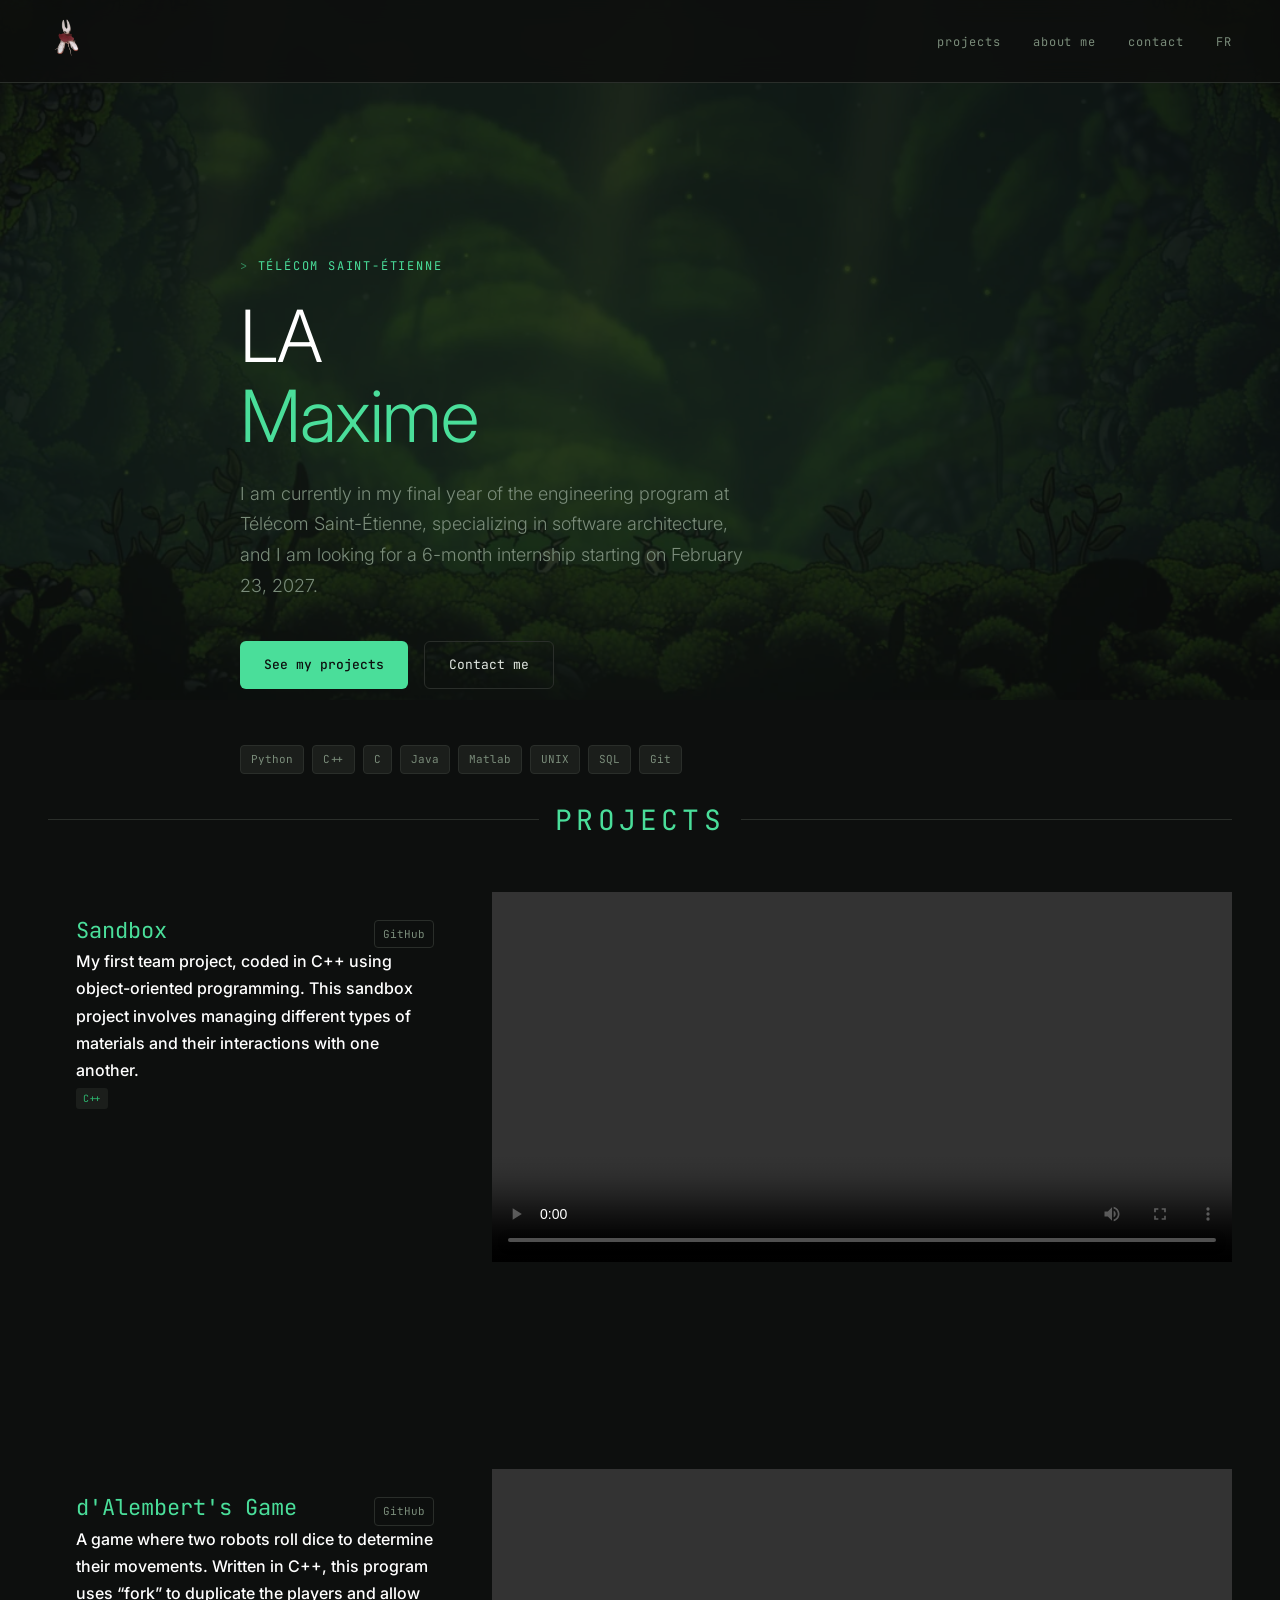
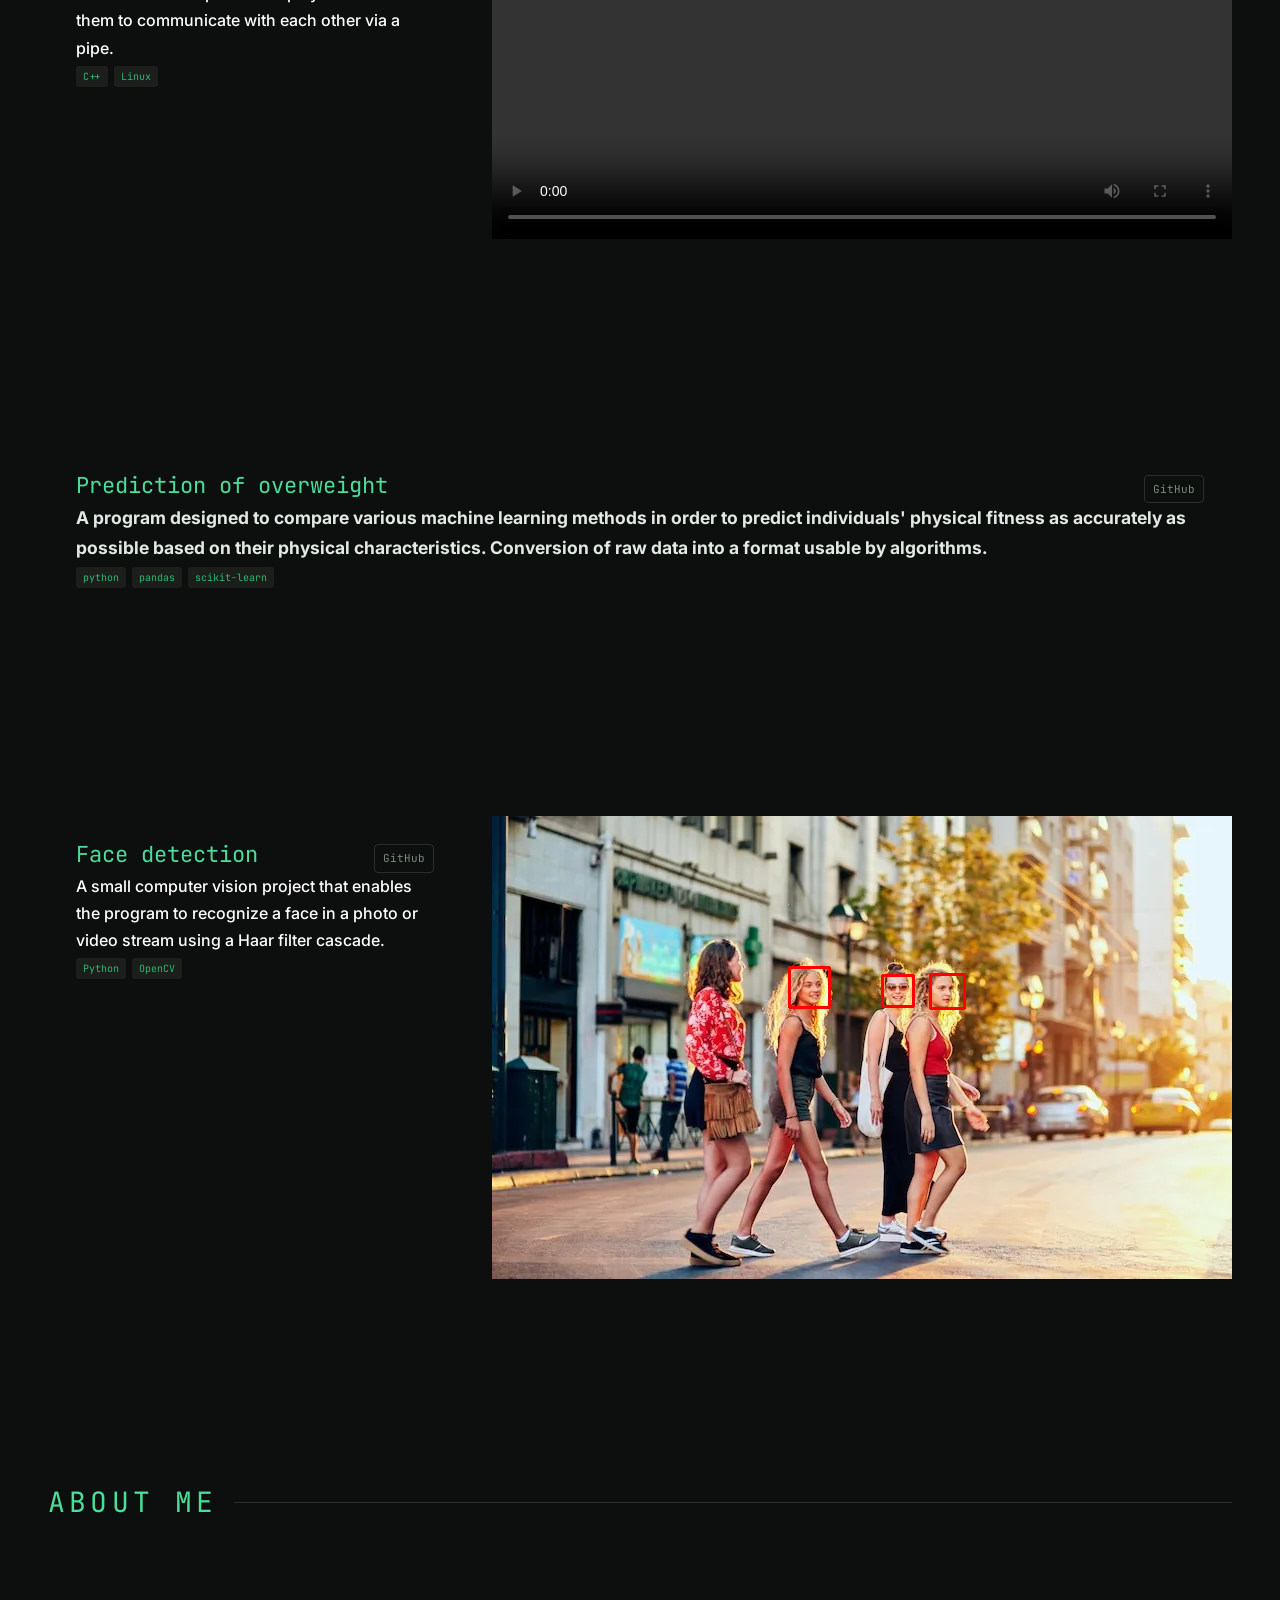
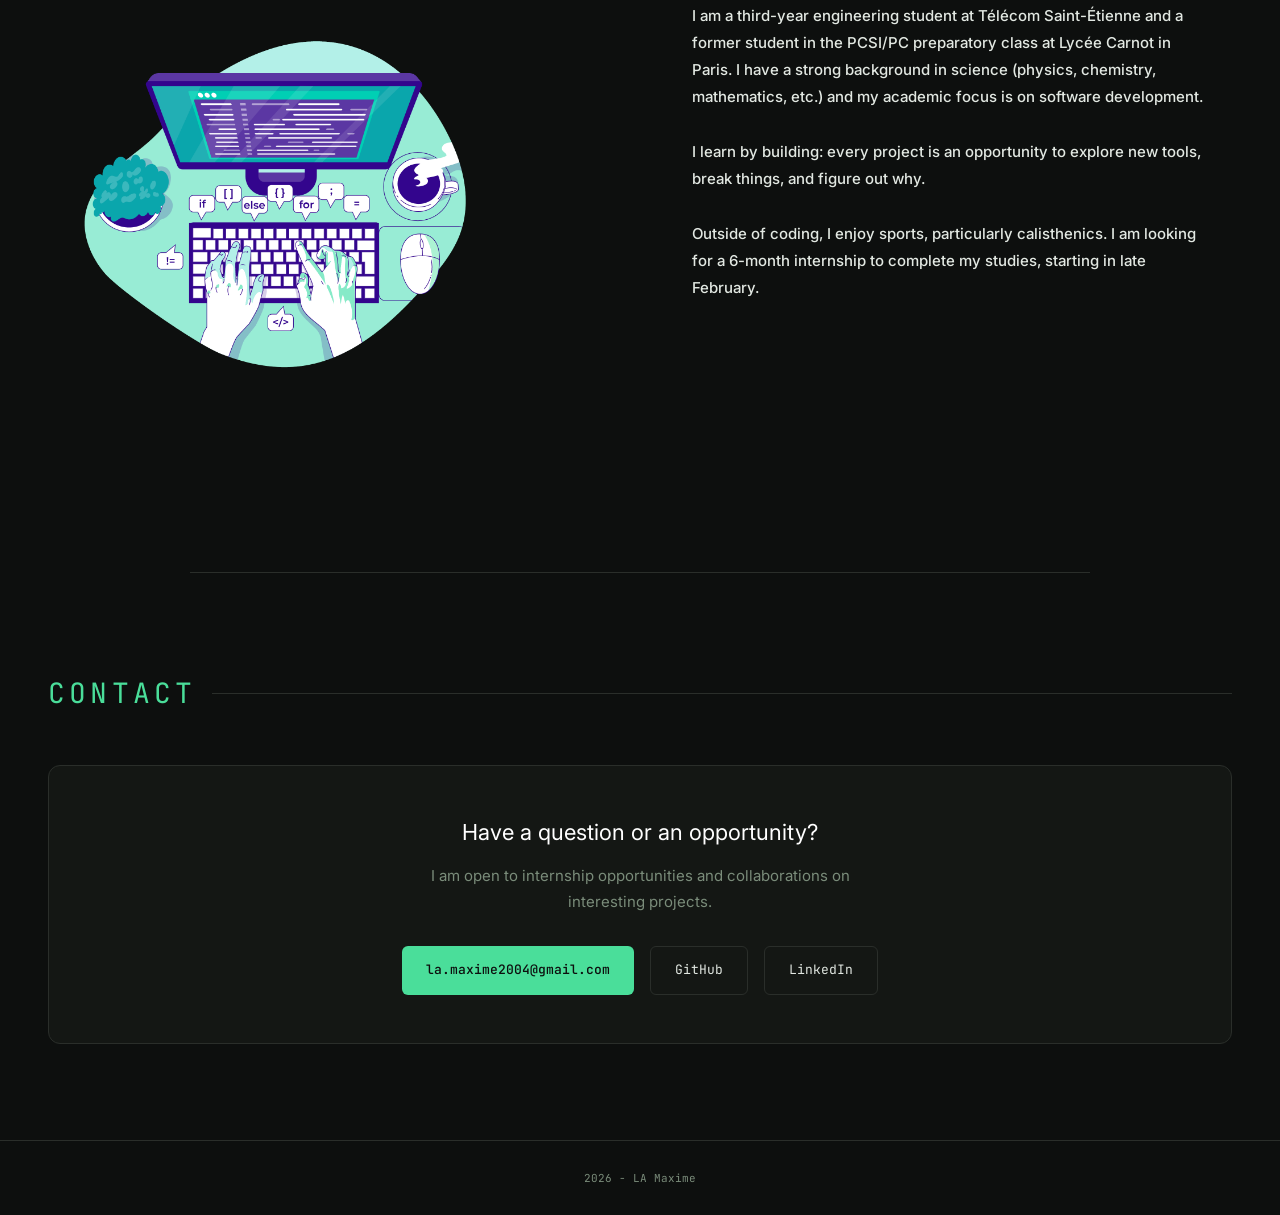
==== ePortfolioEN.html @ 168c60fa "Add files via upload" ====
<!DOCTYPE html>
<html lang="en">
<head>
  <meta charset="UTF-8">
  <meta name="viewport" content="width=device-width, initial-scale=1.0">
  <title>La Maxime — Ingénieur en architecture logicielle</title>
  <link rel="icon" type="image/x-icon" href="img/HK_logo.ico">
  <link rel="preconnect" href="https://fonts.googleapis.com">
  <link href="https://fonts.googleapis.com/css2?family=Inter:wght@300;400;500&family=JetBrains+Mono:wght@400;500&display=swap" rel="stylesheet">
  <link rel="stylesheet" href="styles/styles.css">
</head>
<body>

  <nav>
        <span class="nav-logo"><img src="img/shaw.png" alt ="logo"></span>
        <ul class="nav-links">
      <li><a href="#projets">projects</a></li>
      <li><a href="#apropos">about me</a></li>
      <li><a href="#contact">contact</a></li>
      <li><a href="ePortfolioFR.html">FR</a></li>
    </ul>
  </nav>

  <main>
    <div class="slider"> 
        <img src="img/slider.png" alt="background">
        <div class="hero">
        <div class="hero-inner">
            <p class="hero-eyebrow">télécom saint-étienne</p>
            <h1>LA<br><span>Maxime</span></h1>
            <p class="hero-sub">
                I am currently in my final year of the engineering program at Télécom Saint-Étienne, specializing in software architecture,
                and I am looking for a 6-month internship starting on February 23, 2027.
            </p>
            <div class="hero-actions">
            <a href="#projets" class="btn btn-primary">See my projects</a>
            <a href="#contact" class="btn btn-secondary">Contact me</a>
            </div>
            <div class="hero-stack">
            <div class="tags">
                <span class="tag">Python</span>
                <span class="tag">C++</span>
                <span class="tag">C</span>
                <span class="tag">Java</span>
                <span class="tag">Matlab</span>
                <span class="tag">UNIX</span>
                <span class="tag">SQL</span>
                <span class="tag">Git</span>
            </div>
            </div>
        </div>
        </div>
    </div>

    <section id="projets">
      <div class="section-header">
        <div class="section-line"></div>
        <span class="section-label">projects</span>
        <div class="section-line"></div>
      </div>
      <div class="projects-grid">

        <div class="project-card">
            <div class="project-card-content">
              <div class="project-top">
                <span class="project-icon">Sandbox</span>
                <div class="project-links">
                  <a href="https://github.com/petitcaillou15/Sandbox" target="_blank">GitHub</a>
                </div>
              </div>
              <h3>My first team project, coded in C++ using object-oriented programming. This sandbox project involves managing different types of materials and their interactions with one another.</h3>
              <div class="project-tech">
                  <span>C++</span>
              </div>
            </div>
        </div>
          
        <div class="poject-card">
            <video controls width=100%>
                <source src="video/sandbox.mp4" type="video/mp4"/>
            </video>
        </div>

        <div class="project-card">
            <div class="project-card-content">
              <div class="project-top">
                <span class="project-icon">d'Alembert's Game</span>
                <div class="project-links">
                  <a href="https://github.com/petitcaillou15/Jeu-de-d-Alembert-" target="_blank">GitHub</a>
                </div>
              </div>
              <h3>A game where two robots roll dice to determine their movements. Written in C++, this program uses “fork” to duplicate the players and allow them to communicate with each other via a pipe.</h3>
              <div class="project-tech">
                  <span>C++</span><span>Linux</span>
              </div>
            </div>
        </div>

        <div class="poject-card">
            <video controls width=100%>
                <source src="video/dalembert.mp4" type="video/mp4"/>
            </video>
        </div>

        <div class="project-card-no-image">
            <div class="project-card-content">
              <div class="project-top">
                <span class="project-icon">Prediction of overweight</span>
                <div class="project-links">
                  <a href="https://github.com/petitcaillou15/Detection-de-personne-en-sur-poids" target="_blank">GitHub</a>
                </div>
              </div>
              <h3>A program designed to compare various machine learning methods in order to predict individuals' physical fitness as accurately as possible based on their physical characteristics. Conversion of raw data into a format usable by algorithms.</h3>
              <div class="project-tech">
                  <span>python</span><span>pandas</span><span>scikit-learn</span>
              </div>
            </div>
        </div>

        <div class="project-card">
            <div class="project-card-content">
              <div class="project-top">
                <span class="project-icon">Face detection</span>
                <div class="project-links">
                  <a href="https://github.com/petitcaillou15/Detection-de-visage" target="_blank">GitHub</a>
                </div>
              </div>
              <h3>A small computer vision project that enables the program to recognize a face in a photo or video stream using a Haar filter cascade.</h3>
              <div class="project-tech">
                  <span>Python</span><span>OpenCV</span>
              </div>
            </div>
        </div>

        <div class="poject-card">
          <img src="img/detect_visage.png" alt="visage">
        </div>

      </div>
    </section>

    <section id="apropos">
      <div class="section-header">
        <span class="section-label">about me</span>
        <div class="section-line"></div>
      </div>
      <div class="about-grid">
        <div class="about-img">
          <img src="img/img_a_propos.png" alt="anbout_img">
        </div>
        <div class="about-text">
          <p>
            <strong>I am a third-year engineering student at Télécom Saint-Étienne 
                and a former student in the PCSI/PC preparatory class at Lycée Carnot in Paris. 
                I have a strong background in science (physics, chemistry, mathematics, etc.) 
                and my academic focus is on software development.</strong>
          </p>
          <p>
            <strong>I learn by building: every project is an opportunity to explore new tools, break things, and figure out why.</strong>
          </p>
          <p>
            <strong>Outside of coding, I enjoy sports, particularly calisthenics. I am looking for a 6-month internship to complete my studies, starting in late February.</strong>
          </p>
        </div>
        
        <div class="img_a_propos">




        </div>
      </div>
    </section>

    <div class="divider"></div>

    <section id="contact">
      <div class="section-header">
        <span class="section-label">contact</span>
        <div class="section-line"></div>
      </div>
      <div class="contact-inner">
        <h3 style="font-size:22px;font-weight:400;color:#fff">Have a question or an opportunity?</h3>
        <p>I am open to internship opportunities and collaborations on interesting projects.</p>
        <div class="contact-links">
          <a href="mailto:la.maxime2004@gmail.com" class="btn btn-primary">la.maxime2004@gmail.com</a>
          <a href="https://github.com/petitcaillou15" target="_blank" class="btn btn-secondary">GitHub</a>
          <a href="https://www.linkedin.com/in/maxime-la-5ab038327/" target="_blank" class="btn btn-secondary">LinkedIn</a>
        </div>
      </div>
    </section>
  </main>

  <footer>
    <span>2026 - LA Maxime</span>
  </footer>

</body>
</html>
---- styles/styles.css ----
*,
*::before,
*::after {
    box-sizing: border-box;
    margin: 0;
    padding: 0;
}

:root {
    --bg: #0d0f0e;
    --bg2: #141714;
    --bg3: #1b1e1b;
    --border: #2a2e2a;
    --accent: #4ade9a;
    --accent2: #2db870;
    --text: #e2e8e2;
    --muted: #7a8c7a;
    --mono: 'JetBrains Mono', monospace;
    --sans: 'Inter', sans-serif;
}

html {
    scroll-behavior: smooth;
}

body {
    background: var(--bg);
    color: var(--text);
    font-family: var(--sans);
    font-size: 15px;
    line-height: 1.7;
    -webkit-font-smoothing: antialiased;
}

a {
    color: var(--accent);
    text-decoration: none;
}

a:hover {
    text-decoration: underline;
}

nav {
    position: fixed;
    top: 0;
    left: 0;
    right: 0;
    z-index: 100;
    display: flex;
    justify-content: space-between;
    align-items: center;
    padding: 18px 48px;
    background: rgba(13, 15, 14, 0.85);
    backdrop-filter: blur(12px);
    border-bottom: 1px solid var(--border);
}

.nav-logo img {
    width: 15%;
    height: auto;
}

.nav-links {
    display: flex;
    gap: 32px;
    list-style: none;
}

.nav-links a {
    font-family: var(--mono);
    font-size: 12px;
    color: var(--muted);
    letter-spacing: 0.08em;
    transition: color .2s;
}

.nav-links a:hover {
    color: var(--accent);
    text-decoration: none;
}

.slider{
    width: 100%;
    height: 700px;
}

.slider img{
    width: 100%;
    height: 700px;
    object-fit: cover;
    opacity: 20%;
    position: relative;
}

.hero {
    min-height: 100vh;
    display: flex;
    align-items: center;
    padding: 120px 48px 80px;
    max-width: 900px;
    margin: 0 auto;
    position: absolute;
    top: 5%;
    left: 15%;
}

.hero-inner {
    width: 100%;
}

.hero-eyebrow {
    font-family: var(--mono);
    font-size: 12px;
    color: var(--accent);
    letter-spacing: 0.15em;
    text-transform: uppercase;
    margin-bottom: 20px;
}

.hero-eyebrow::before {
    content: '> ';
    opacity: .5;
}

.hero h1 {
    font-size: clamp(40px, 7vw, 72px);
    font-weight: 300;
    line-height: 1.1;
    letter-spacing: -0.02em;
    color: #fff;
    margin-bottom: 8px;
}

.hero h1 span {
    color: var(--accent);
}

.cursor {
    display: inline-block;
    width: 3px;
    height: 0.85em;
    background: var(--accent);
    margin-left: 4px;
    vertical-align: middle;
    animation: blink 1s step-end infinite;
}

@keyframes blink {

    0%,
    100% {
        opacity: 1
    }

    50% {
        opacity: 0
    }
}

.hero-sub {
    font-size: 18px;
    color: var(--muted);
    font-weight: 300;
    margin: 24px 0 40px;
    max-width: 520px;
}

.hero-sub strong {
    color: var(--text);
    font-weight: 400;
}

.hero-actions {
    display: flex;
    gap: 16px;
    flex-wrap: wrap;
}

.btn {
    display: inline-flex;
    align-items: center;
    gap: 8px;
    padding: 12px 24px;
    font-family: var(--mono);
    font-size: 13px;
    border-radius: 6px;
    transition: all .2s;
    cursor: pointer;
    border: none;
}

.btn-primary {
    background: var(--accent);
    color: var(--bg);
    font-weight: 500;
}

.btn-primary:hover {
    background: var(--accent2);
    text-decoration: none;
    color: var(--bg);
}

.btn-secondary {
    background: transparent;
    color: var(--text);
    border: 1px solid var(--border);
}

.btn-secondary:hover {
    border-color: var(--accent);
    color: var(--accent);
    text-decoration: none;
}

.hero-stack {
    margin-top: 56px;
    display: flex;
    align-items: center;
    gap: 20px;
    flex-wrap: wrap;
}

.stack-label {
    font-family: var(--mono);
    font-size: 11px;
    color: var(--muted);
    letter-spacing: 0.1em;
}

.tags {
    display: flex;
    gap: 8px;
    flex-wrap: wrap;
}

.tag {
    font-family: var(--mono);
    font-size: 11px;
    padding: 4px 10px;
    border-radius: 4px;
    background: var(--bg3);
    color: var(--muted);
    border: 1px solid var(--border);
}


section {
    padding: 96px 48px;
    max-width: 100%;
    margin: 0 auto;
}

.section-header {
    display: flex;
    align-items: center;
    gap: 16px;
    margin-bottom: 48px;
}

.section-label {
    font-family: var(--mono);
    font-size: 28px;
    color: var(--accent);
    letter-spacing: 0.15em;
    text-transform: uppercase;
}

.section-line {
    flex: 1;
    height: 1px;
    background: var(--border);
}

h2 {
    font-size: 28px;
    font-weight: 400;
    color: #fff;
    letter-spacing: -0.01em;
    margin-right: auto;
}


.projects-grid {
    display: grid;
    grid-template-columns: 1fr 1fr;
    column-gap: 30px; 
    row-gap: 200px;
}

.project-card {
    padding: 28px;
    display: flex;
    flex-direction: column;
    gap: 12px;
}

.project-card-no-image{
    padding: 28px;
    grid-column: 1/3;
    display: flex;
    flex-direction: column;
    gap: 12px;
}

.project-card-content{
    vertical-align: middle;
}

.project-top {
    display: flex;
    justify-content: space-between;
    align-items: flex-start;
}

.project-icon {
    font-size: 22px;
    font-family: var(--mono);
    color: var(--accent);
    line-height: 1;
}

.project-links {
    display: flex;
    gap: 10px;
}

.project-links a {
    font-family: var(--mono);
    font-size: 11px;
    color: var(--muted);
    padding: 4px 8px;
    border: 1px solid var(--border);
    border-radius: 4px;
    transition: all .2s;
}

.project-links a:hover {
    color: var(--accent);
    border-color: var(--accent);
    text-decoration: none;
}

.project-card h3 {
    font-size: 16px;
    font-weight: 500;
    color: #fff;
}

.project-card p {
    font-size: 13px;
    color: var(--muted);
    line-height: 1.6;
    flex: 1;
}

.project-tech {
    display: flex;
    gap: 6px;
    flex-wrap: wrap;
    margin-top: 4px;
}

.project-tech span {
    font-family: var(--mono);
    font-size: 10px;
    padding: 2px 7px;
    background: var(--bg3);
    color: var(--accent2);
    border-radius: 3px;
}


.about-grid {
    display: grid;
    grid-template-columns: 1fr 1fr;
    gap: 48px;
}

.about-img img{
    width: 80%;
    height: auto;
    padding: 28px;
    display: flex;
    flex-direction: column;
    gap: 12px;
}

.about-text {
    color: var(--muted);
    line-height: 1.8;
    padding: 28px;
    display: flex;
    flex-direction: column;
    gap: 12px;
}

.about-text p+p {
    margin-top: 16px;
}

.about-text strong {
    color: var(--text);
    font-weight: 500;
}

.skills-groups {
    display: flex;
    flex-direction: column;
    gap: 24px;
}

.skill-group h4 {
    font-family: var(--mono);
    font-size: 11px;
    color: var(--accent);
    letter-spacing: 0.1em;
    text-transform: uppercase;
    margin-bottom: 10px;
}

.skill-pills {
    display: flex;
    flex-wrap: wrap;
    gap: 8px;
}

.skill-pill {
    font-family: var(--mono);
    font-size: 12px;
    padding: 5px 12px;
    border-radius: 5px;
    background: var(--bg3);
    border: 1px solid var(--border);
    color: var(--text);
}


.contact-inner {
    background: var(--bg2);
    border: 1px solid var(--border);
    border-radius: 12px;
    padding: 48px;
    text-align: center;
}

.contact-inner p {
    color: var(--muted);
    max-width: 420px;
    margin: 12px auto 32px;
}

.contact-links {
    display: flex;
    justify-content: center;
    gap: 16px;
    flex-wrap: wrap;
}


footer {
    border-top: 1px solid var(--border);
    padding: 28px 48px;
    text-align: center;
    font-family: var(--mono);
    font-size: 11px;
    color: var(--muted);
}


.divider {
    max-width: 900px;
    margin: 0 auto;
    height: 1px;
    background: var(--border);
}

@media (max-width: 768px) {

    nav {
        padding: 12px 24px;
        flex-wrap: wrap;
        gap: 10px;
    }

    .nav-logo img {
        width: 40px;
    }

    .nav-links {
        gap: 16px;
    }

    .slider,
    .slider img {
        height: auto;
        min-height: 100vh;
    }

    .slider img{
        object-fit: cover;
        position: relative;
    }

    .hero {
        position: static;
        padding: 100px 24px 60px;
        max-width: 100%;
        position: absolute;
        top: 5%;
        left: 15%;
        margin-left: -30px;
        margin-right: 10px;
    }

    .hero h1 {
        font-size: 36px;
    }

    .hero-sub {
        font-size: 14px;
    }

    section {
        padding: 60px 24px;
    }

    .projects-grid {
        grid-template-columns: 1fr;
        row-gap: 24px;
    }

    .project-card-no-image {
        grid-column: 1 / 2;
    }

    .poject-card {
        width: 100%;
    }

    .poject-card video,
    .poject-card img {
        width: 100%;
        height: auto;
    }

    .about-grid {
        grid-template-columns: 1fr;
    }

    .about-img img {
        width: 100%;
        padding: 0 0 16px 0;
    }

    .about-text {
        padding: 0;
    }

    .contact-inner {
        padding: 32px 20px;
    }

    .contact-links {
        flex-direction: column;
        align-items: center;
    }

    .contact-links .btn {
        width: 100%;
        justify-content: center;
        text-align: center;
    }

    footer {
        padding: 20px 24px;
    }
}

@media (prefers-reduced-motion: reduce) {

    .project-card {
        transition: none;
    }
}
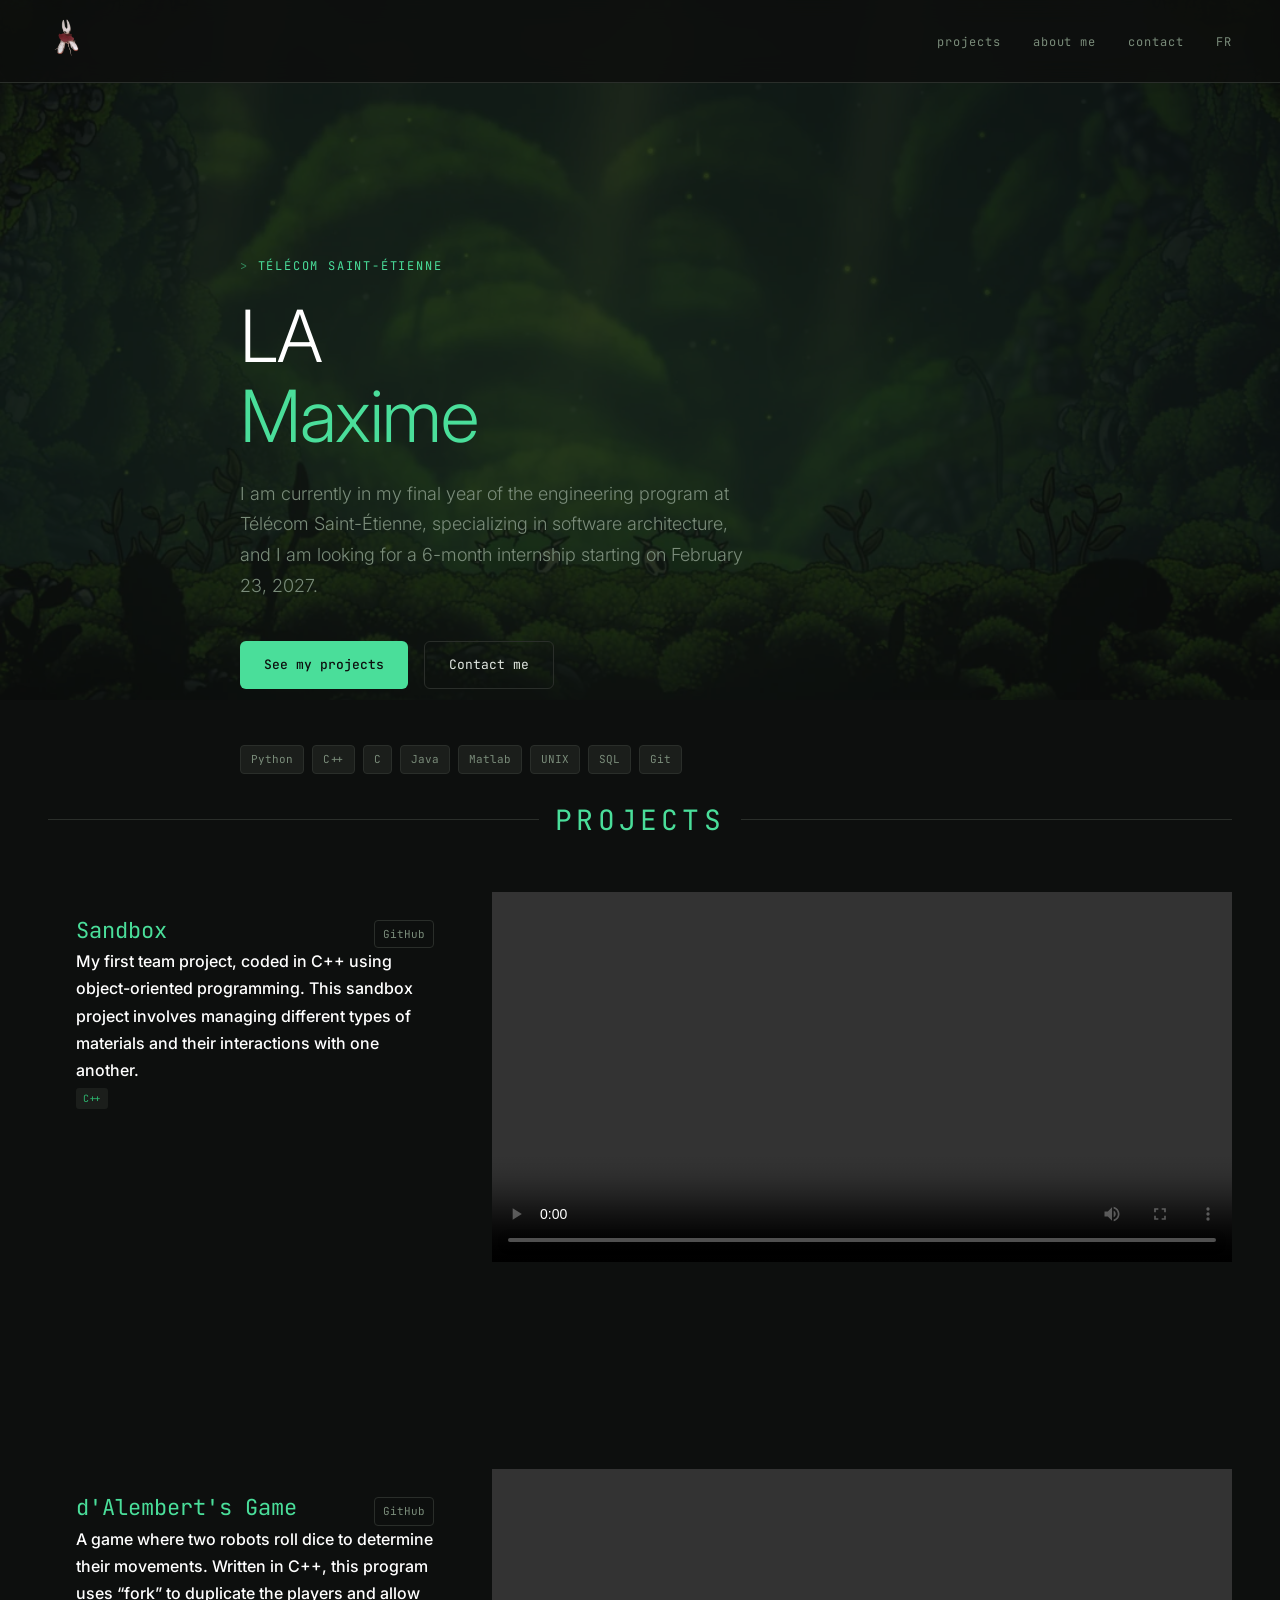
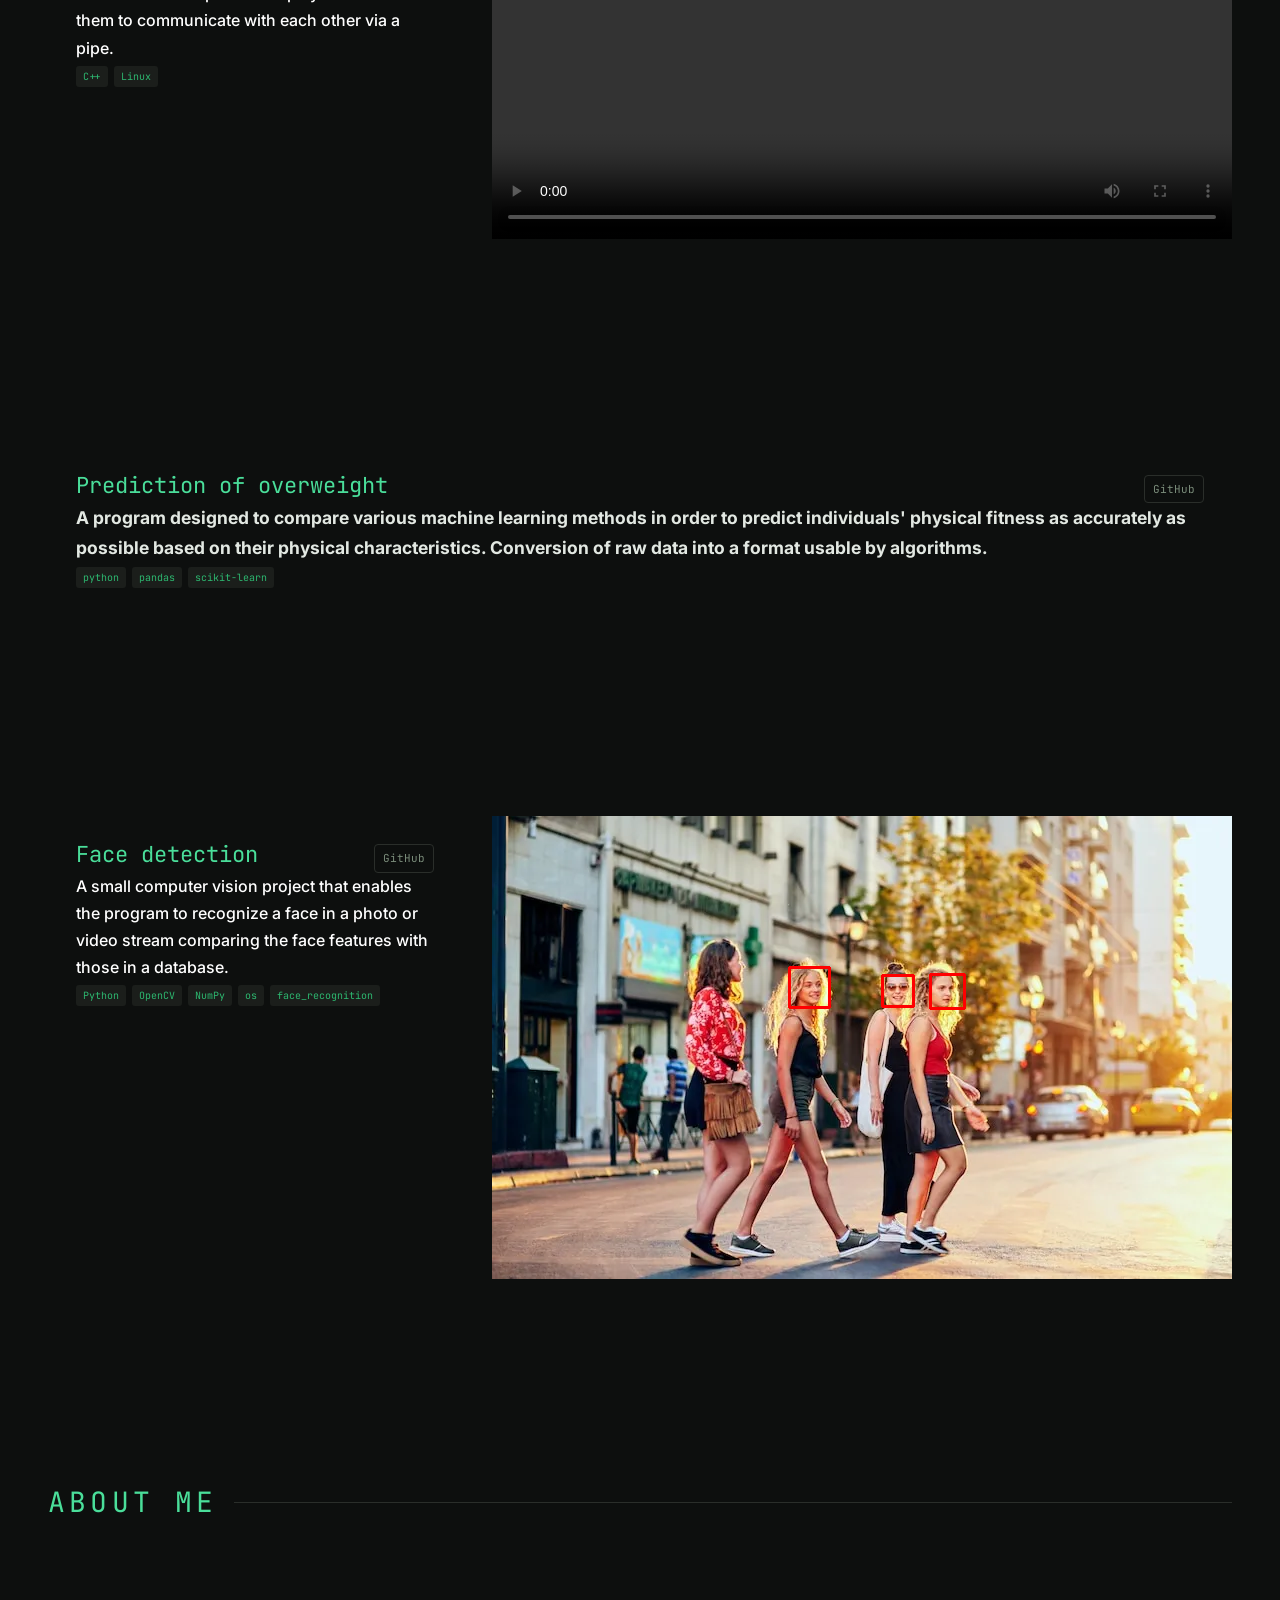
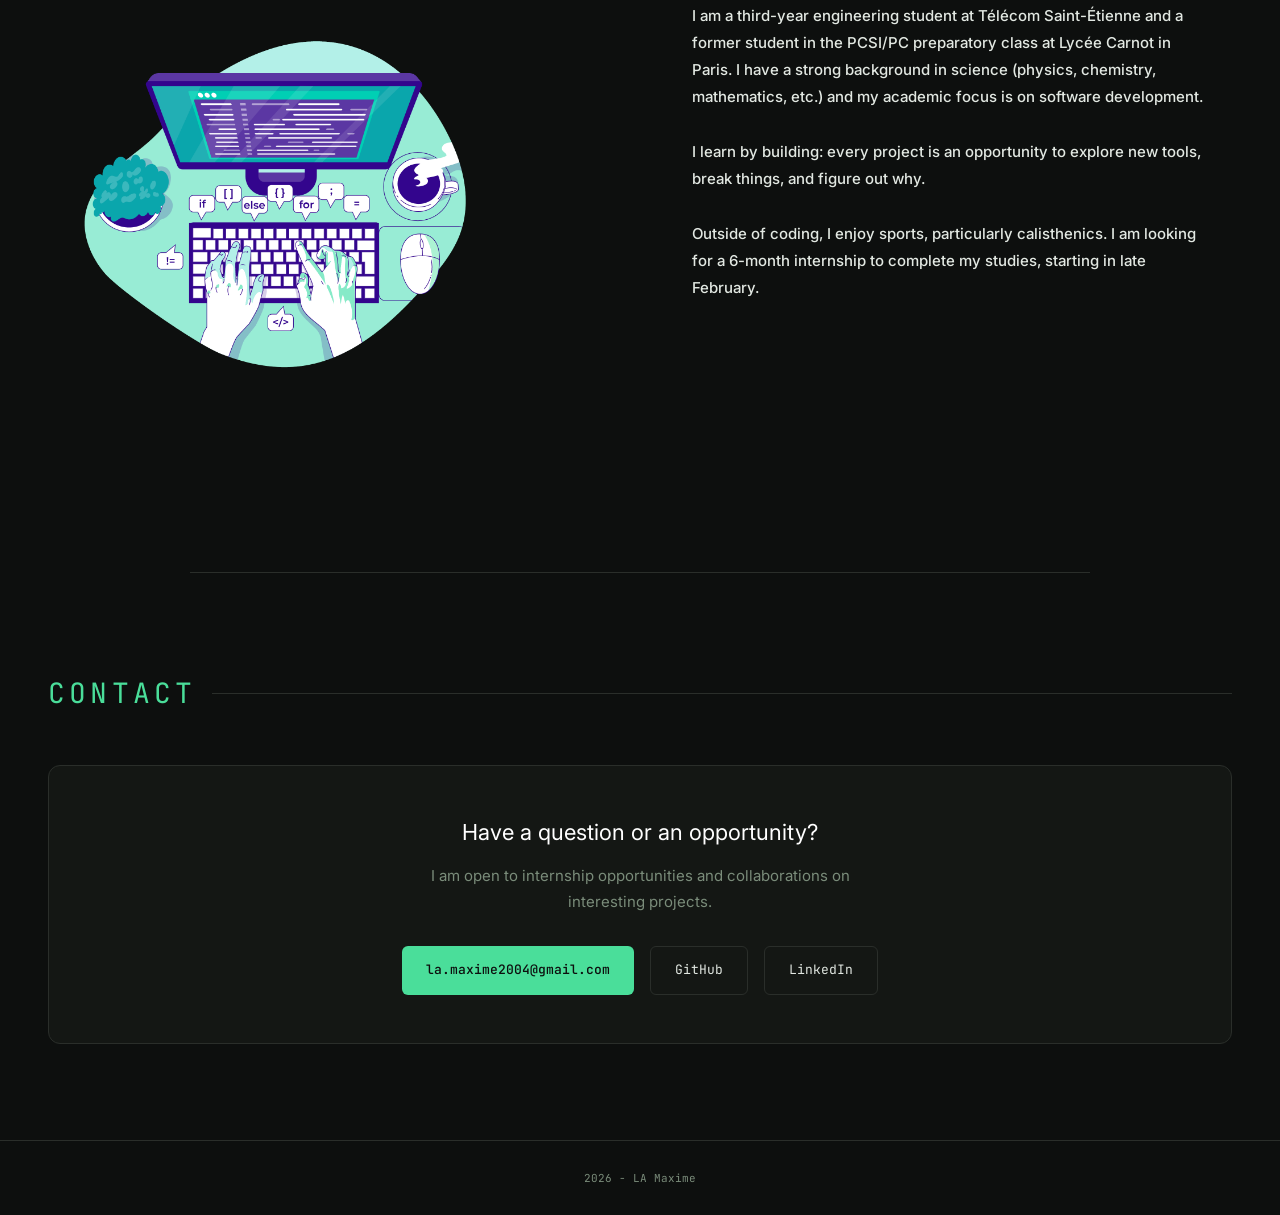
==== commit f1afca7d: "Update project description and technologies used in ePortfolioEN.html and index.html" ====
--- a/ePortfolioEN.html
+++ b/ePortfolioEN.html
@@ -3,7 +3,7 @@
 <head>
   <meta charset="UTF-8">
   <meta name="viewport" content="width=device-width, initial-scale=1.0">
-  <title>La Maxime — Ingénieur en architecture logicielle</title>
+  <title>La Maxime — Etudiant ingénieur en architecture logicielle</title>
   <link rel="icon" type="image/x-icon" href="img/HK_logo.ico">
   <link rel="preconnect" href="https://fonts.googleapis.com">
   <link href="https://fonts.googleapis.com/css2?family=Inter:wght@300;400;500&family=JetBrains+Mono:wght@400;500&display=swap" rel="stylesheet">
@@ -17,7 +17,7 @@
       <li><a href="#projets">projects</a></li>
       <li><a href="#apropos">about me</a></li>
       <li><a href="#contact">contact</a></li>
-      <li><a href="ePortfolioFR.html">FR</a></li>
+      <li><a href="index.html">FR</a></li>
     </ul>
   </nav>
 
@@ -125,9 +125,9 @@
                   <a href="https://github.com/petitcaillou15/Detection-de-visage" target="_blank">GitHub</a>
                 </div>
               </div>
-              <h3>A small computer vision project that enables the program to recognize a face in a photo or video stream using a Haar filter cascade.</h3>
+              <h3>A small computer vision project that enables the program to recognize a face in a photo or video stream comparing the face features with those in a database.</h3>
               <div class="project-tech">
-                  <span>Python</span><span>OpenCV</span>
+                  <span>Python</span><span>OpenCV</span><span>NumPy</span><span>os</span><span>face_recognition</span>
               </div>
             </div>
         </div>
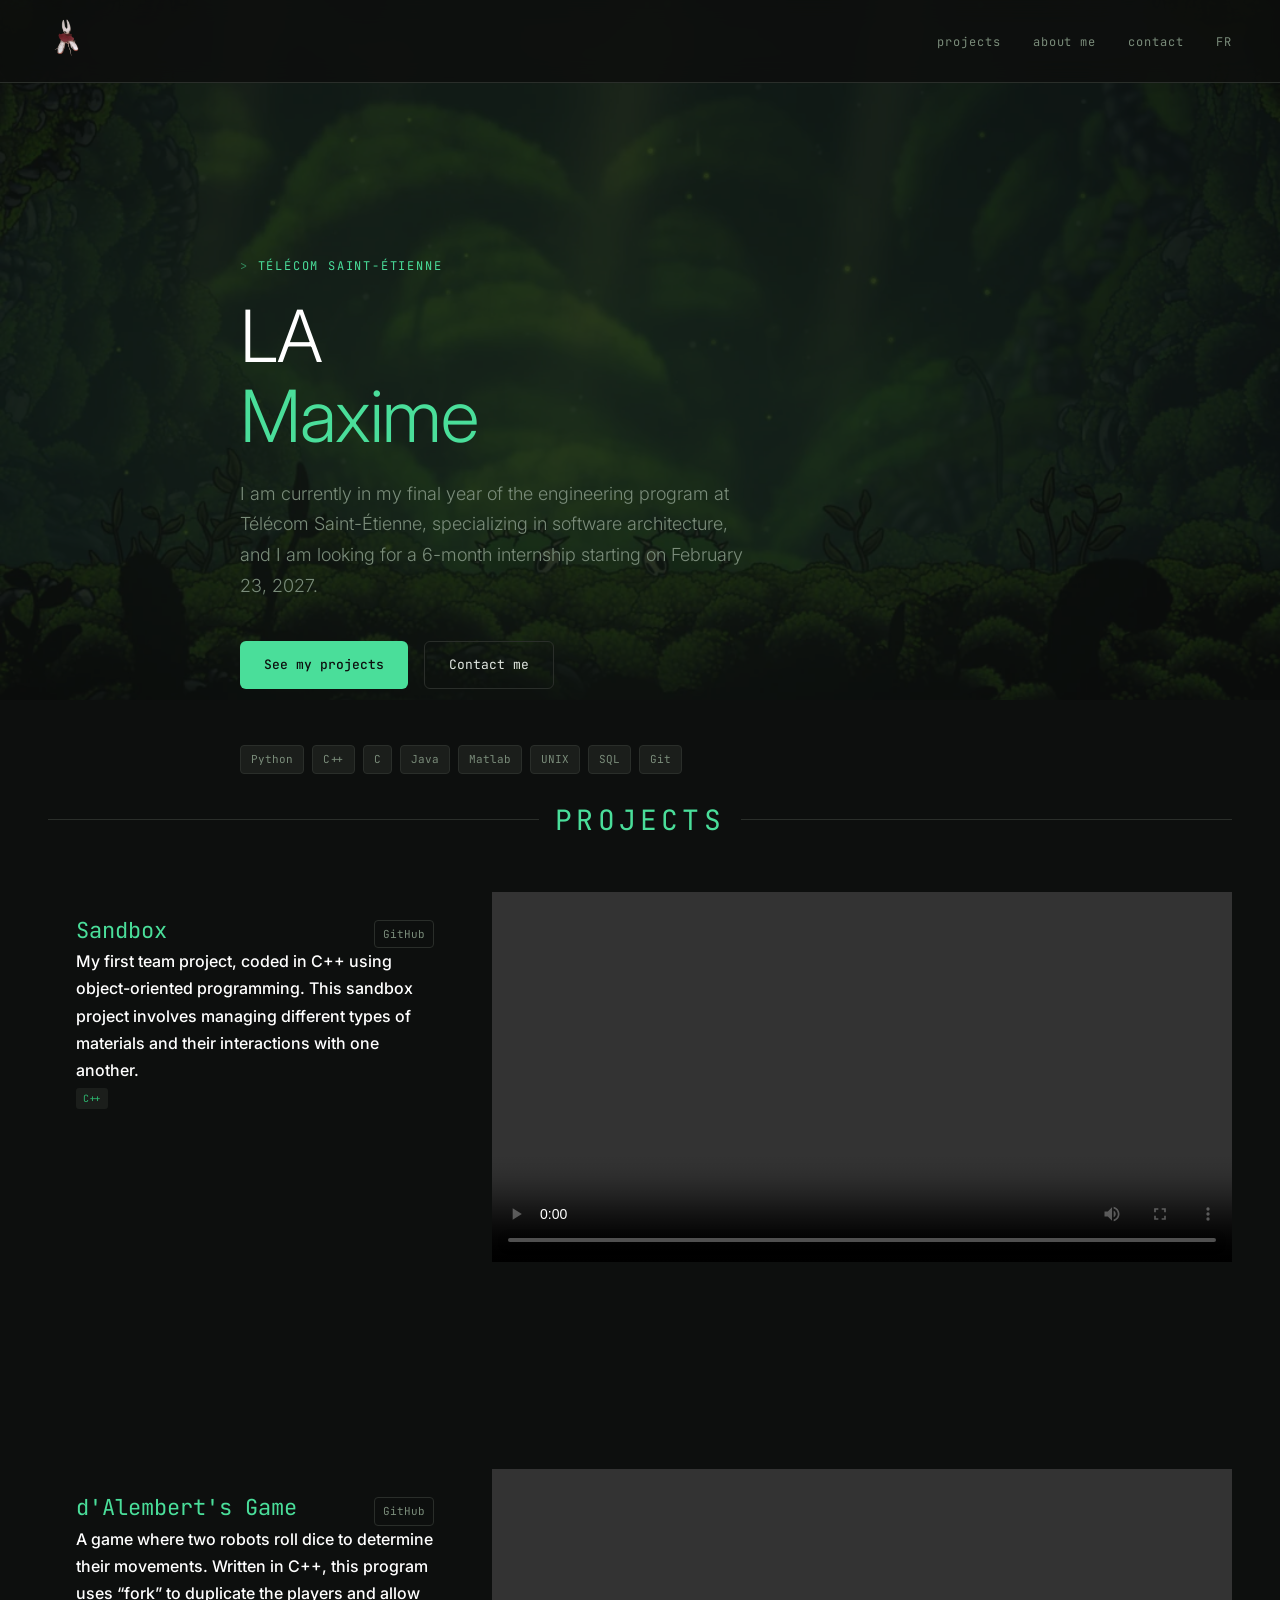
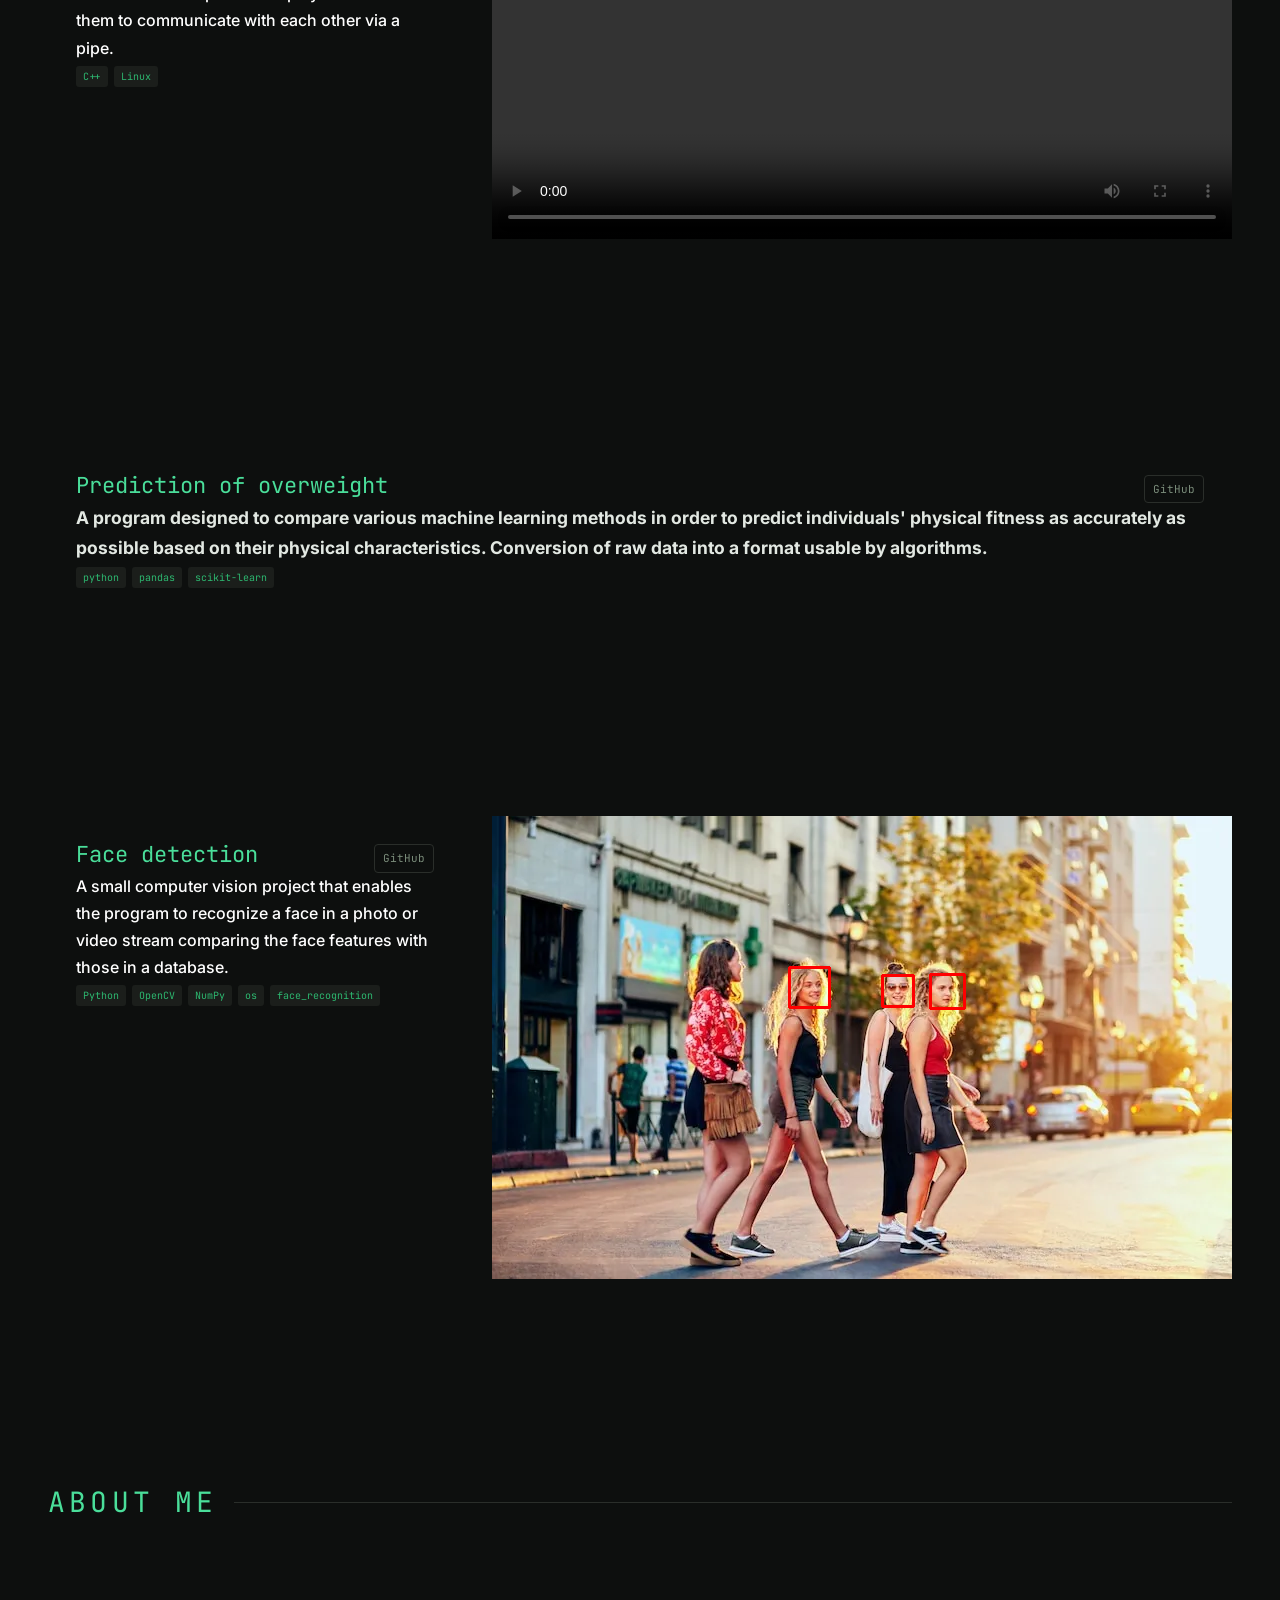
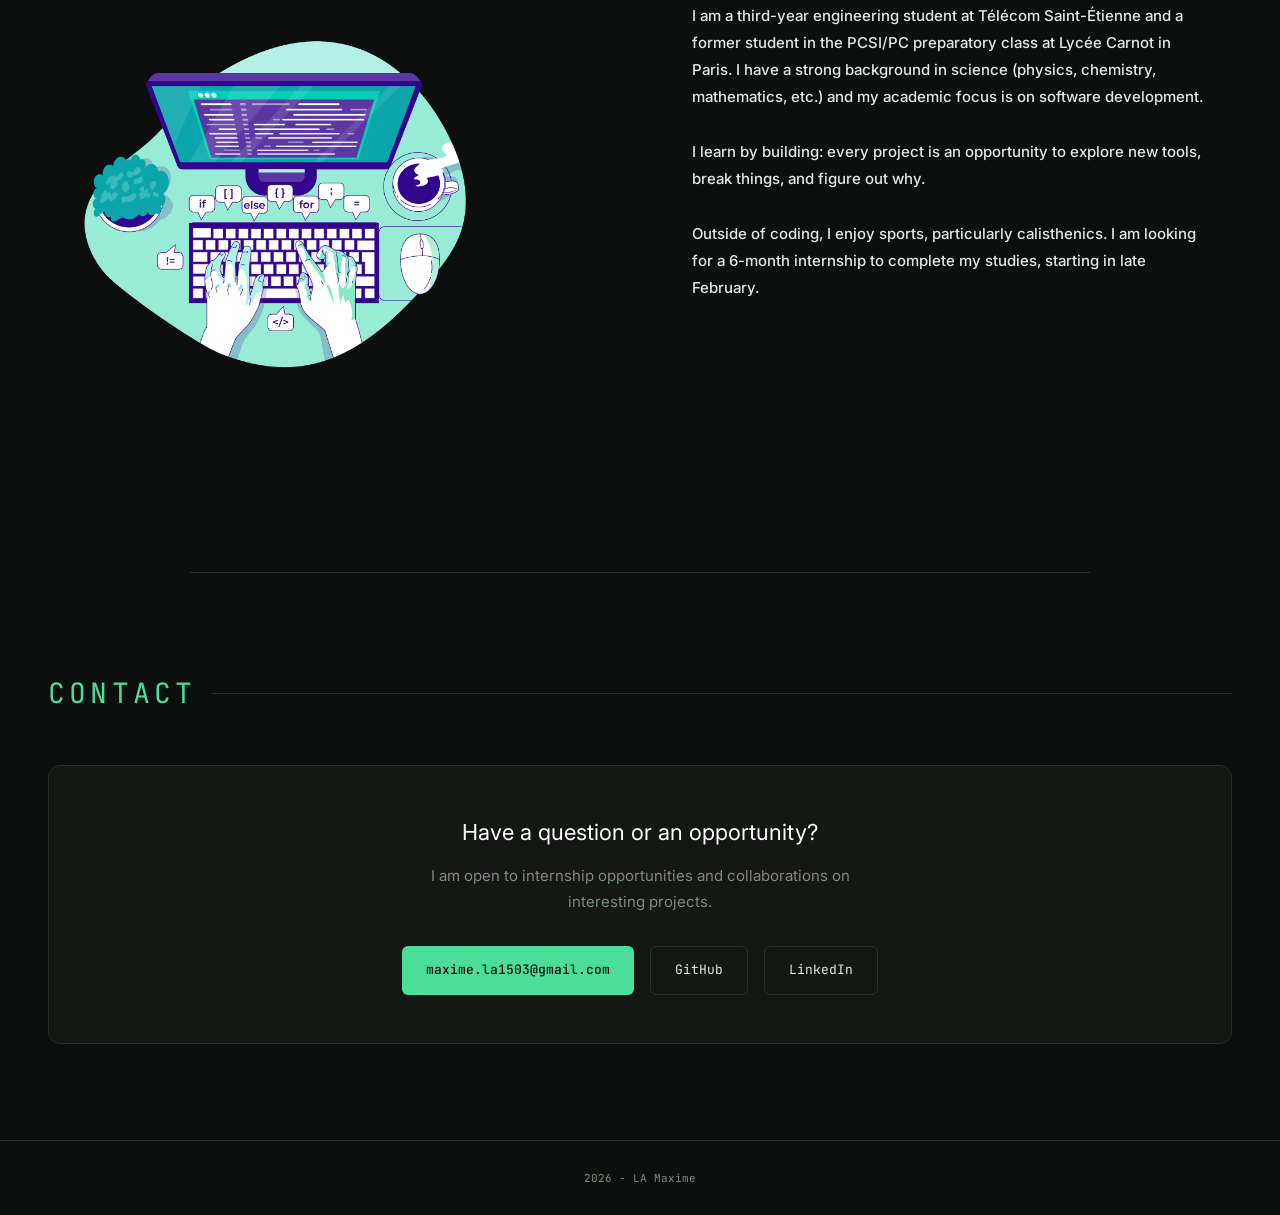
==== commit e18d8d8e: "Update email address in contact section of ePortfolioEN.html and index.html" ====
--- a/ePortfolioEN.html
+++ b/ePortfolioEN.html
@@ -183,7 +183,7 @@
         <h3 style="font-size:22px;font-weight:400;color:#fff">Have a question or an opportunity?</h3>
         <p>I am open to internship opportunities and collaborations on interesting projects.</p>
         <div class="contact-links">
-          <a href="mailto:la.maxime2004@gmail.com" class="btn btn-primary">la.maxime2004@gmail.com</a>
+          <a href="mailto:maxime.la1503@gmail.com" class="btn btn-primary">maxime.la1503@gmail.com</a>
           <a href="https://github.com/petitcaillou15" target="_blank" class="btn btn-secondary">GitHub</a>
           <a href="https://www.linkedin.com/in/maxime-la-5ab038327/" target="_blank" class="btn btn-secondary">LinkedIn</a>
         </div>
